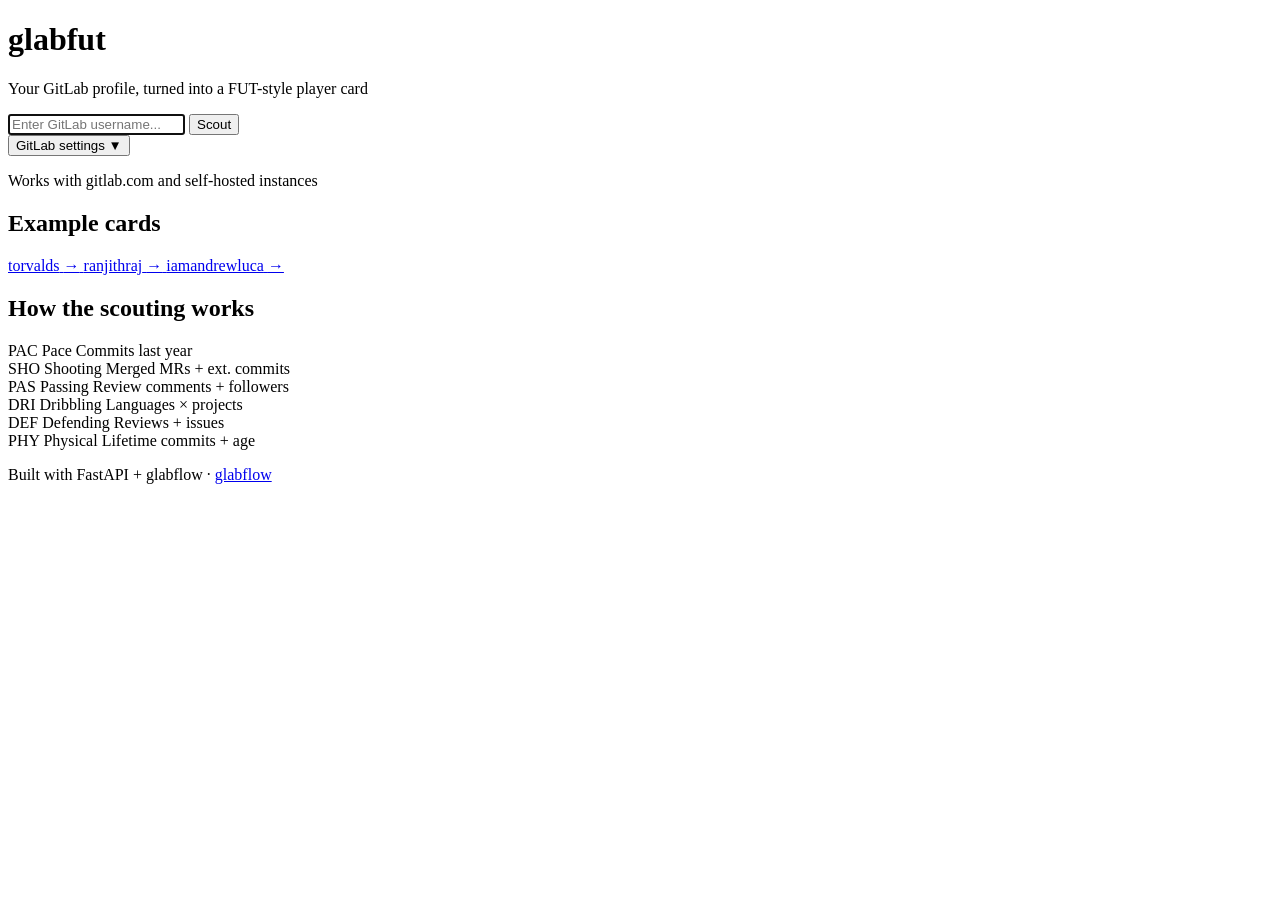
==== backend/templates/index.html @ bd2c567c "initial commit" ====
<!DOCTYPE html>
<html lang="en">
<head>
    <meta charset="UTF-8">
    <meta name="viewport" content="width=device-width, initial-scale=1.0">
    <title>glabfut — Your GitLab, rated out of 99</title>
    <link rel="stylesheet" href="/static/style.css">
    <link href="https://fonts.googleapis.com/css2?family=Inter:wght@400;600;700;800;900&display=swap" rel="stylesheet">
</head>
<body>
    <div class="hero">
        <div class="hero-content">
            <h1 class="logo">glab<span class="accent">fut</span></h1>
            <p class="tagline">Your GitLab profile, turned into a FUT-style player card</p>
            <form class="search-form" id="searchForm">
                <input
                    type="text"
                    id="usernameInput"
                    placeholder="Enter GitLab username..."
                    required
                    autofocus
                >
                <button type="submit">Scout</button>
            </form>
            <button class="settings-toggle" id="settingsToggle" type="button">GitLab settings &#x25BC;</button>
            <div class="settings-panel" id="settingsPanel" style="display:none">
                <div class="settings-field">
                    <label for="gitlabUrl">GitLab URL</label>
                    <input type="url" id="gitlabUrl" placeholder="https://gitlab.com" value="https://gitlab.com">
                </div>
                <div class="settings-field">
                    <label for="gitlabToken">Personal Access Token</label>
                    <input type="password" id="gitlabToken" placeholder="glpat-...">
                    <span class="settings-hint">Requires <code>read_api</code> scope. <a href="https://docs.gitlab.com/ee/user/profile/personal_access_tokens.html" target="_blank">How to create one</a></span>
                </div>
            </div>
            <p class="hint">Works with gitlab.com and self-hosted instances</p>
        </div>
    </div>

    <div class="examples">
        <h2>Example cards</h2>
        <div class="examples-grid">
            <a href="/card/torvalds/page" class="example-card">
                <span class="name">torvalds</span>
                <span class="arrow">&rarr;</span>
            </a>
            <a href="/card/ranjithraj/page" class="example-card">
                <span class="name">ranjithraj</span>
                <span class="arrow">&rarr;</span>
            </a>
            <a href="/card/iamandrewluca/page" class="example-card">
                <span class="name">iamandrewluca</span>
                <span class="arrow">&rarr;</span>
            </a>
        </div>
    </div>

    <div class="stats-preview">
        <h2>How the scouting works</h2>
        <div class="stats-grid">
            <div class="stat-card">
                <span class="stat-label pac">PAC</span>
                <span class="stat-desc">Pace</span>
                <span class="stat-source">Commits last year</span>
            </div>
            <div class="stat-card">
                <span class="stat-label sho">SHO</span>
                <span class="stat-desc">Shooting</span>
                <span class="stat-source">Merged MRs + ext. commits</span>
            </div>
            <div class="stat-card">
                <span class="stat-label pas">PAS</span>
                <span class="stat-desc">Passing</span>
                <span class="stat-source">Review comments + followers</span>
            </div>
            <div class="stat-card">
                <span class="stat-label dri">DRI</span>
                <span class="stat-desc">Dribbling</span>
                <span class="stat-source">Languages &times; projects</span>
            </div>
            <div class="stat-card">
                <span class="stat-label def">DEF</span>
                <span class="stat-desc">Defending</span>
                <span class="stat-source">Reviews + issues</span>
            </div>
            <div class="stat-card">
                <span class="stat-label phy">PHY</span>
                <span class="stat-desc">Physical</span>
                <span class="stat-source">Lifetime commits + age</span>
            </div>
        </div>
    </div>

    <footer>
        <p>Built with FastAPI + glabflow &middot; <a href="https://gitlab.com/ranjithraj/glabflow">glabflow</a></p>
    </footer>

    <script>
        // Persist settings across page navigations
        function loadSettings() {
            try {
                const url = localStorage.getItem('glabfut_gitlab_url') || 'https://gitlab.com';
                const token = localStorage.getItem('glabfut_gitlab_token') || '';
                document.getElementById('gitlabUrl').value = url;
                document.getElementById('gitlabToken').value = token;
            } catch(e) {}
        }

        function saveSettings() {
            try {
                localStorage.setItem('glabfut_gitlab_url', document.getElementById('gitlabUrl').value.trim());
                localStorage.setItem('glabfut_gitlab_token', document.getElementById('gitlabToken').value.trim());
            } catch(e) {}
        }

        // Settings toggle
        document.getElementById('settingsToggle').addEventListener('click', function() {
            const panel = document.getElementById('settingsPanel');
            const isOpen = panel.style.display !== 'none';
            panel.style.display = isOpen ? 'none' : 'block';
            this.textContent = isOpen ? 'GitLab settings \u25BC' : 'GitLab settings \u25B2';
            if (!isOpen) loadSettings();
        });

        // Save on change
        document.getElementById('gitlabUrl').addEventListener('change', saveSettings);
        document.getElementById('gitlabToken').addEventListener('change', saveSettings);

        // Search: pass settings via headers
        document.getElementById('searchForm').addEventListener('submit', function(e) {
            e.preventDefault();
            const username = document.getElementById('usernameInput').value.trim();
            if (username) {
                saveSettings();
                window.location.href = '/card/' + encodeURIComponent(username) + '/page';
            }
        });

        document.getElementById('usernameInput').addEventListener('keydown', function(e) {
            if (e.key === 'Enter') {
                e.preventDefault();
                document.getElementById('searchForm').dispatchEvent(new Event('submit'));
            }
        });

        // Load saved settings on page load
        loadSettings();
    </script>
</body>
</html>
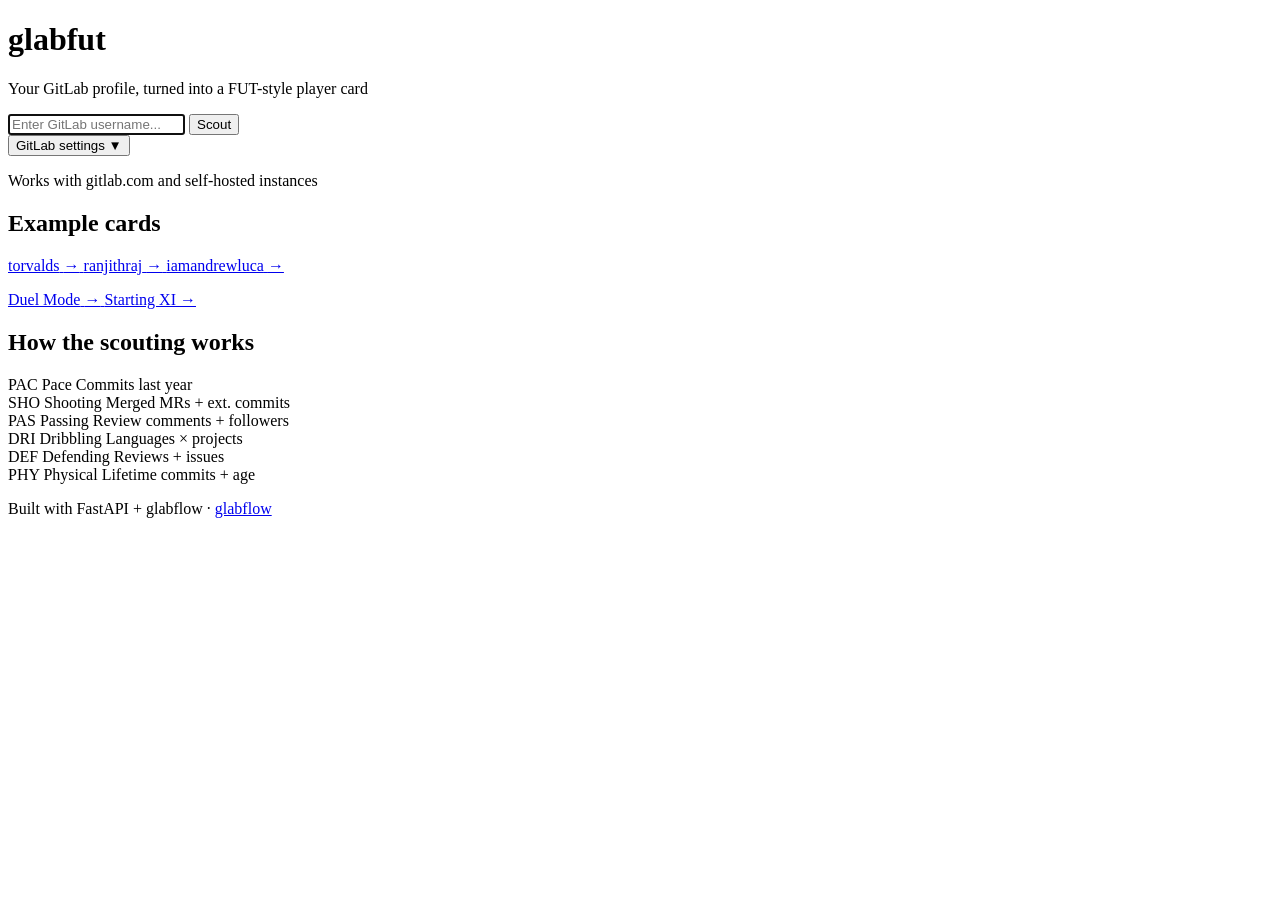
==== commit 5f74199c: "Fix data fetching, add duel/lineup features - Rewrite GQL queries to use cursor-paginated streamed c" ====
--- a/backend/templates/index.html
+++ b/backend/templates/index.html
@@ -51,6 +51,16 @@
             </a>
             <a href="/card/iamandrewluca/page" class="example-card">
                 <span class="name">iamandrewluca</span>
+                <span class="arrow">&rarr;</span>
+            </a>
+        </div>
+        <div class="examples-grid" style="margin-top:1rem">
+            <a href="/duel/torvalds/ranjithraj/page" class="example-card">
+                <span class="name">Duel Mode</span>
+                <span class="arrow">&rarr;</span>
+            </a>
+            <a href="/team/lineup/page" class="example-card">
+                <span class="name">Starting XI</span>
                 <span class="arrow">&rarr;</span>
             </a>
         </div>
